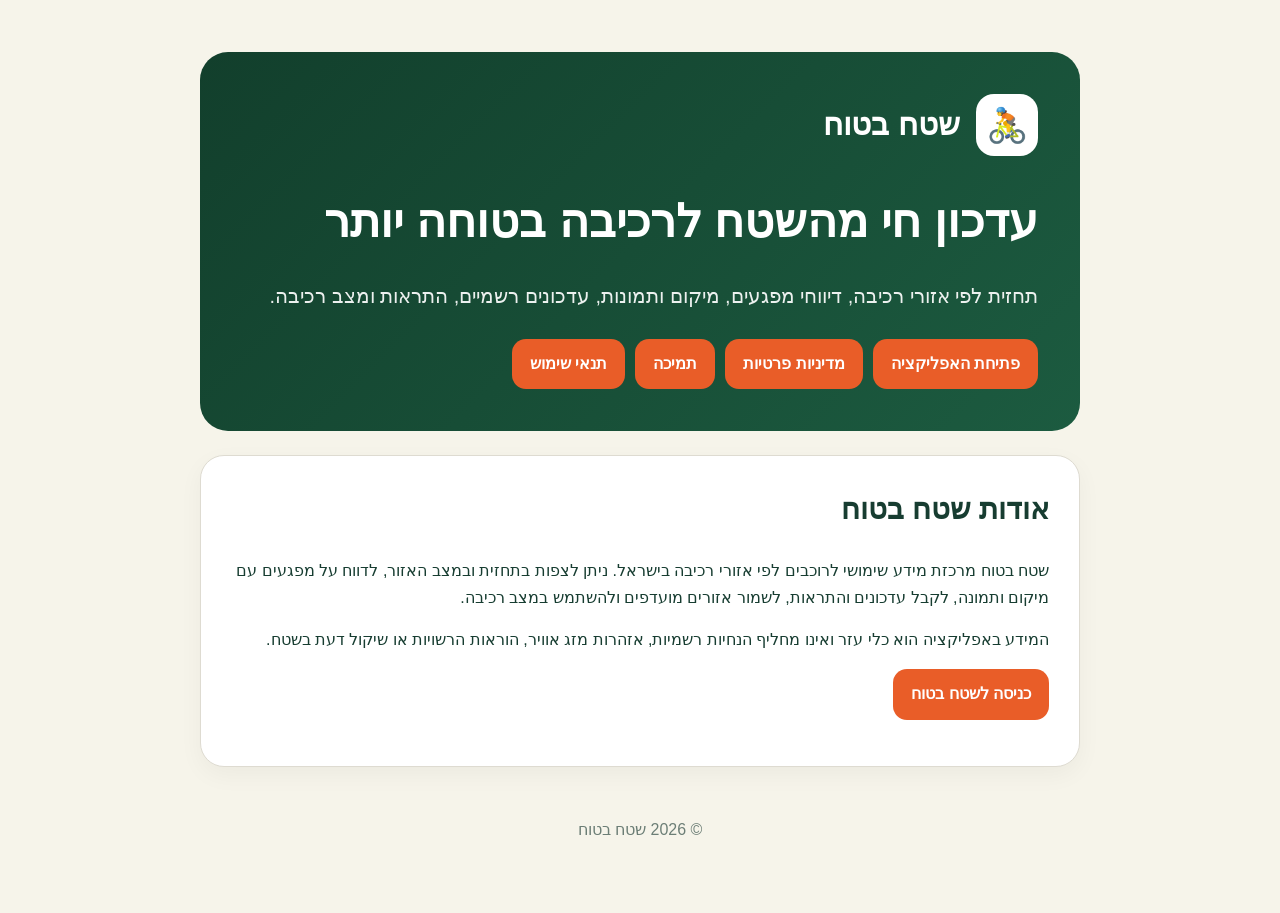
==== index.html @ ee51039d "Update public site for production domain and in-app support" ====
<!doctype html><html lang="he" dir="rtl"><head><meta charset="utf-8"><meta name="viewport" content="width=device-width,initial-scale=1"><title>שטח בטוח</title><meta name="description" content="האתר הרשמי, התמיכה ומדיניות הפרטיות של שטח בטוח."><link rel="stylesheet" href="style.css"></head><body><main class="wrap"><section class="hero"><div class="brand"><div class="mark">🚴</div><span>שטח בטוח</span></div><h1>עדכון חי מהשטח לרכיבה בטוחה יותר</h1><p>תחזית לפי אזורי רכיבה, דיווחי מפגעים, מיקום ותמונות, עדכונים רשמיים, התראות ומצב רכיבה.</p><div class="nav"><a href="https://shetachbatuach.com">פתיחת האפליקציה</a><a href="privacy.html">מדיניות פרטיות</a><a href="support.html">תמיכה</a><a href="terms.html">תנאי שימוש</a></div></section><section class="card"><h2>אודות שטח בטוח</h2><p>שטח בטוח מרכזת מידע שימושי לרוכבים לפי אזורי רכיבה בישראל. ניתן לצפות בתחזית ובמצב האזור, לדווח על מפגעים עם מיקום ותמונה, לקבל עדכונים והתראות, לשמור אזורים מועדפים ולהשתמש במצב רכיבה.</p><p>המידע באפליקציה הוא כלי עזר ואינו מחליף הנחיות רשמיות, אזהרות מזג אוויר, הוראות הרשויות או שיקול דעת בשטח.</p><p><a class="btn" href="https://shetachbatuach.com">כניסה לשטח בטוח</a></p></section><div class="footer">© 2026 שטח בטוח</div></main></body></html>
---- style.css ----
:root{--green:#123f2c;--green2:#1c5b40;--cream:#f6f4ea;--orange:#e95d28;--text:#173d31;--muted:#6c7e76}*{box-sizing:border-box}body,button,input,textarea,select,a{font-family:Arial,"Noto Sans Hebrew",Helvetica,sans-serif}body{margin:0;background:var(--cream);color:var(--text);line-height:1.65}.wrap{max-width:920px;margin:auto;padding:28px 20px 70px}.hero{background:linear-gradient(135deg,var(--green),var(--green2));color:#fff;border-radius:28px;padding:42px;margin:24px 0}.brand{display:flex;align-items:center;gap:16px;font-size:31px;font-weight:850}.mark{width:62px;height:62px;border-radius:18px;background:#fff;color:var(--green);display:grid;place-items:center;font-size:34px}.hero h1{font-size:46px;margin:28px 0 8px}.hero p{font-size:20px;opacity:.92}.nav{display:flex;gap:10px;flex-wrap:wrap;margin-top:26px}.nav a,.btn{display:inline-block;background:var(--orange);color:#fff;text-decoration:none;padding:12px 18px;border-radius:14px;font-weight:700}.card{background:#fff;border:1px solid #dedbd1;border-radius:24px;padding:30px;margin:20px 0;box-shadow:0 8px 24px #0000000b}.card h2{margin-top:0;font-size:29px}.card h3{margin-top:28px}.small{color:var(--muted);font-size:14px}.footer{text-align:center;color:var(--muted);padding-top:30px}a{color:#176d5e}@media(max-width:600px){.hero{padding:28px}.hero h1{font-size:36px}.card{padding:22px}}
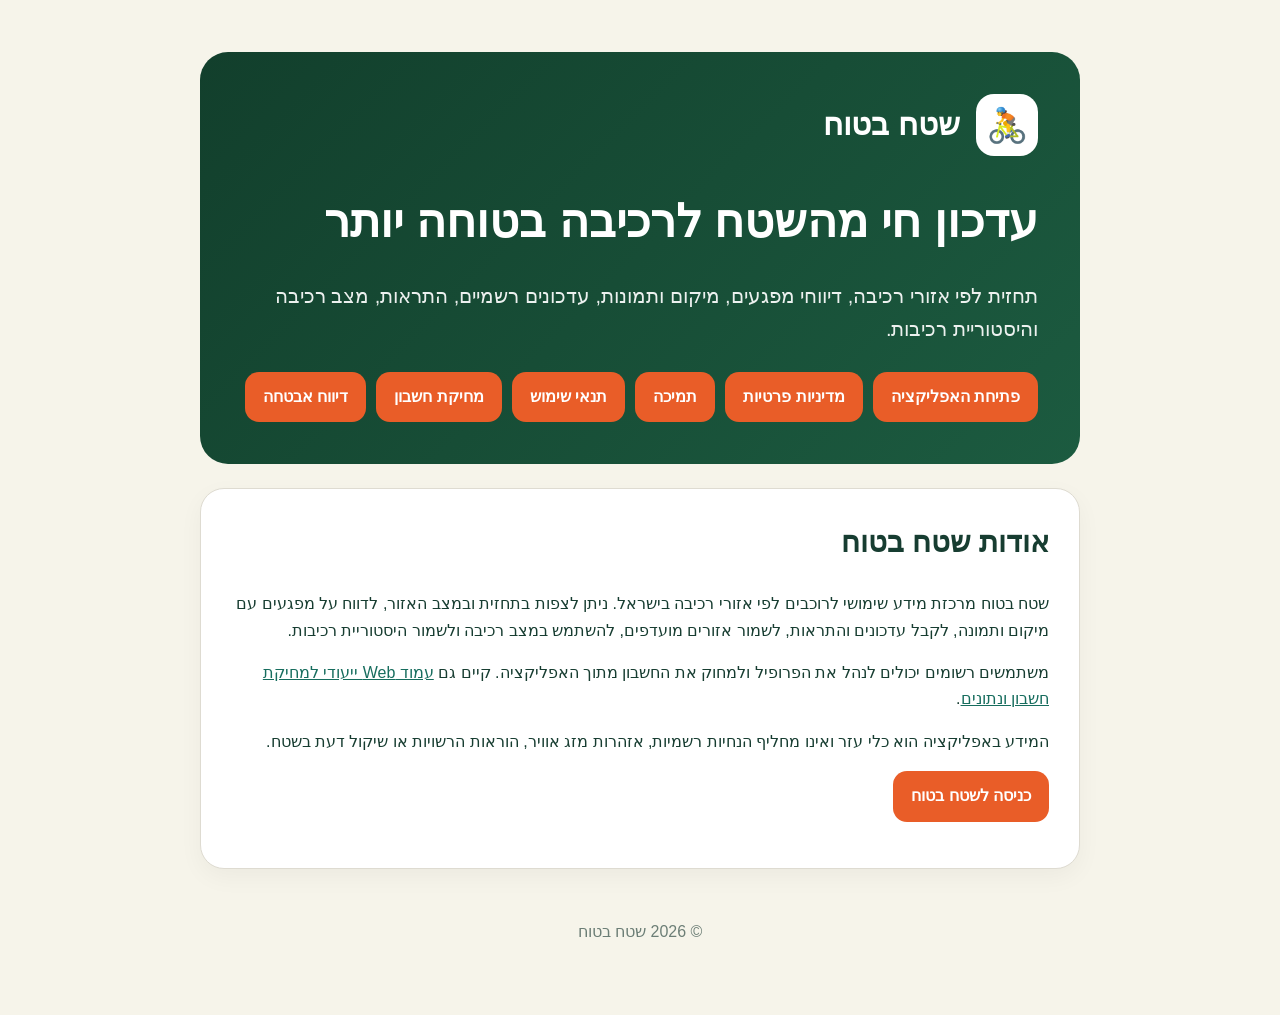
==== commit a24cf987: "Add account deletion and security links" ====
--- a/index.html
+++ b/index.html
@@ -1 +1 @@
-<!doctype html><html lang="he" dir="rtl"><head><meta charset="utf-8"><meta name="viewport" content="width=device-width,initial-scale=1"><title>שטח בטוח</title><meta name="description" content="האתר הרשמי, התמיכה ומדיניות הפרטיות של שטח בטוח."><link rel="stylesheet" href="style.css"></head><body><main class="wrap"><section class="hero"><div class="brand"><div class="mark">🚴</div><span>שטח בטוח</span></div><h1>עדכון חי מהשטח לרכיבה בטוחה יותר</h1><p>תחזית לפי אזורי רכיבה, דיווחי מפגעים, מיקום ותמונות, עדכונים רשמיים, התראות ומצב רכיבה.</p><div class="nav"><a href="https://shetachbatuach.com">פתיחת האפליקציה</a><a href="privacy.html">מדיניות פרטיות</a><a href="support.html">תמיכה</a><a href="terms.html">תנאי שימוש</a></div></section><section class="card"><h2>אודות שטח בטוח</h2><p>שטח בטוח מרכזת מידע שימושי לרוכבים לפי אזורי רכיבה בישראל. ניתן לצפות בתחזית ובמצב האזור, לדווח על מפגעים עם מיקום ותמונה, לקבל עדכונים והתראות, לשמור אזורים מועדפים ולהשתמש במצב רכיבה.</p><p>המידע באפליקציה הוא כלי עזר ואינו מחליף הנחיות רשמיות, אזהרות מזג אוויר, הוראות הרשויות או שיקול דעת בשטח.</p><p><a class="btn" href="https://shetachbatuach.com">כניסה לשטח בטוח</a></p></section><div class="footer">© 2026 שטח בטוח</div></main></body></html>+<!doctype html><html lang="he" dir="rtl"><head><meta charset="utf-8"><meta name="viewport" content="width=device-width,initial-scale=1"><title>שטח בטוח</title><meta name="description" content="האתר הרשמי, התמיכה, הפרטיות ומחיקת החשבון של שטח בטוח."><link rel="stylesheet" href="style.css"></head><body><main class="wrap"><section class="hero"><div class="brand"><div class="mark">🚴</div><span>שטח בטוח</span></div><h1>עדכון חי מהשטח לרכיבה בטוחה יותר</h1><p>תחזית לפי אזורי רכיבה, דיווחי מפגעים, מיקום ותמונות, עדכונים רשמיים, התראות, מצב רכיבה והיסטוריית רכיבות.</p><div class="nav"><a href="https://shetachbatuach.com">פתיחת האפליקציה</a><a href="privacy.html">מדיניות פרטיות</a><a href="support.html">תמיכה</a><a href="terms.html">תנאי שימוש</a><a href="account-deletion.html">מחיקת חשבון</a><a href="security.html">דיווח אבטחה</a></div></section><section class="card"><h2>אודות שטח בטוח</h2><p>שטח בטוח מרכזת מידע שימושי לרוכבים לפי אזורי רכיבה בישראל. ניתן לצפות בתחזית ובמצב האזור, לדווח על מפגעים עם מיקום ותמונה, לקבל עדכונים והתראות, לשמור אזורים מועדפים, להשתמש במצב רכיבה ולשמור היסטוריית רכיבות.</p><p>משתמשים רשומים יכולים לנהל את הפרופיל ולמחוק את החשבון מתוך האפליקציה. קיים גם <a href="account-deletion.html">עמוד Web ייעודי למחיקת חשבון ונתונים</a>.</p><p>המידע באפליקציה הוא כלי עזר ואינו מחליף הנחיות רשמיות, אזהרות מזג אוויר, הוראות הרשויות או שיקול דעת בשטח.</p><p><a class="btn" href="https://shetachbatuach.com">כניסה לשטח בטוח</a></p></section><div class="footer">© 2026 שטח בטוח</div></main></body></html>
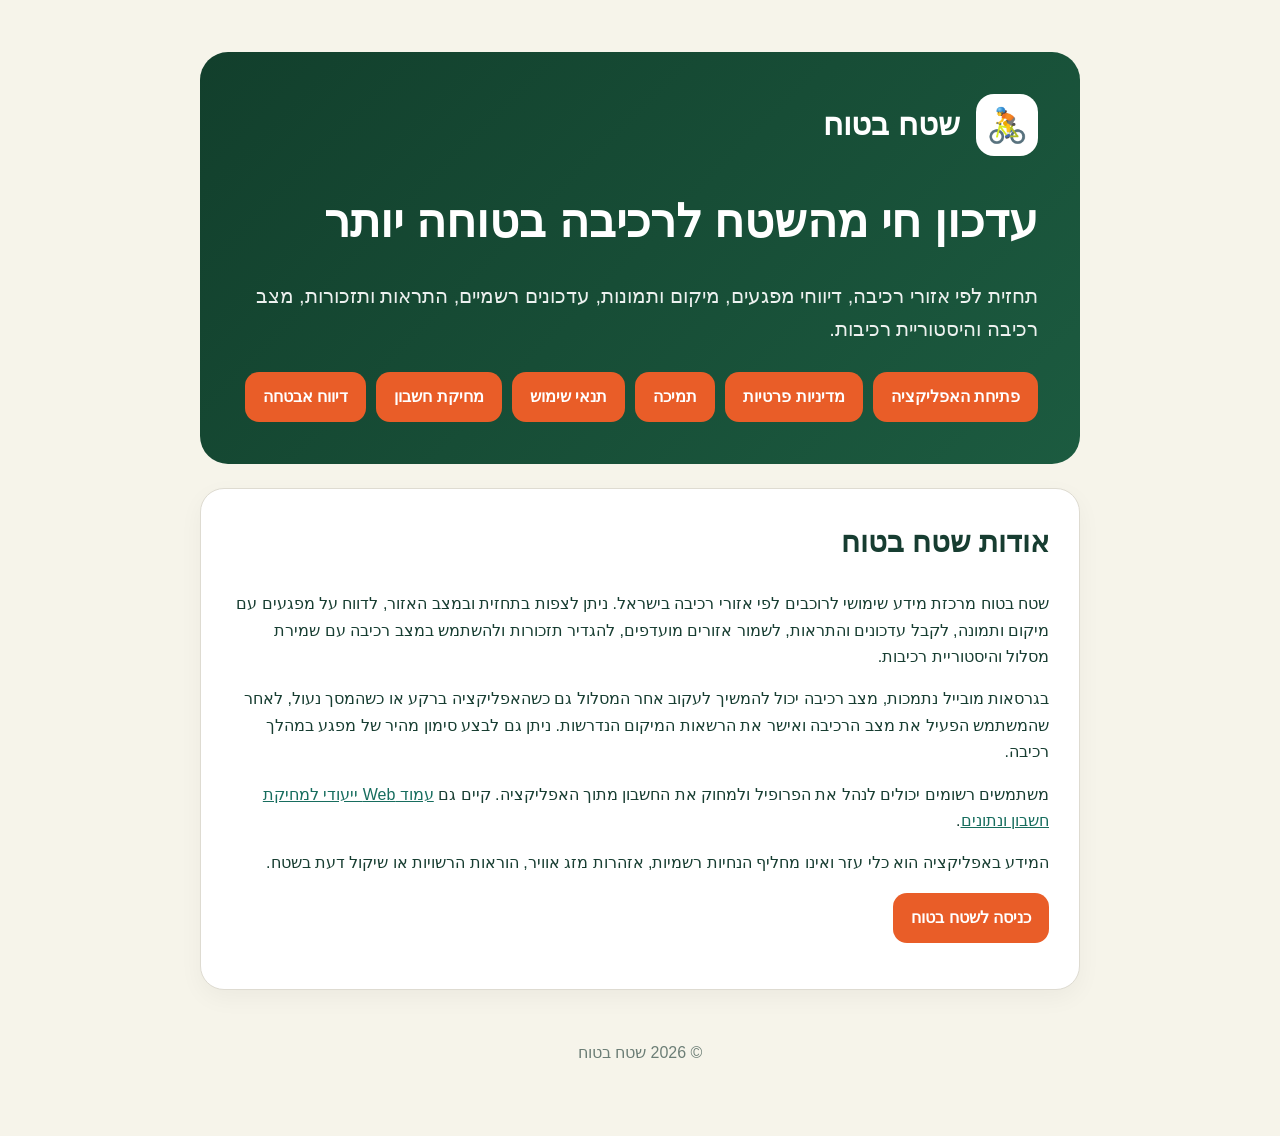
==== commit c02bc4f0: "Update public landing page for current ride and reminder features [skip ci]" ====
--- a/index.html
+++ b/index.html
@@ -1 +1 @@
-<!doctype html><html lang="he" dir="rtl"><head><meta charset="utf-8"><meta name="viewport" content="width=device-width,initial-scale=1"><title>שטח בטוח</title><meta name="description" content="האתר הרשמי, התמיכה, הפרטיות ומחיקת החשבון של שטח בטוח."><link rel="stylesheet" href="style.css"></head><body><main class="wrap"><section class="hero"><div class="brand"><div class="mark">🚴</div><span>שטח בטוח</span></div><h1>עדכון חי מהשטח לרכיבה בטוחה יותר</h1><p>תחזית לפי אזורי רכיבה, דיווחי מפגעים, מיקום ותמונות, עדכונים רשמיים, התראות, מצב רכיבה והיסטוריית רכיבות.</p><div class="nav"><a href="https://shetachbatuach.com">פתיחת האפליקציה</a><a href="privacy.html">מדיניות פרטיות</a><a href="support.html">תמיכה</a><a href="terms.html">תנאי שימוש</a><a href="account-deletion.html">מחיקת חשבון</a><a href="security.html">דיווח אבטחה</a></div></section><section class="card"><h2>אודות שטח בטוח</h2><p>שטח בטוח מרכזת מידע שימושי לרוכבים לפי אזורי רכיבה בישראל. ניתן לצפות בתחזית ובמצב האזור, לדווח על מפגעים עם מיקום ותמונה, לקבל עדכונים והתראות, לשמור אזורים מועדפים, להשתמש במצב רכיבה ולשמור היסטוריית רכיבות.</p><p>משתמשים רשומים יכולים לנהל את הפרופיל ולמחוק את החשבון מתוך האפליקציה. קיים גם <a href="account-deletion.html">עמוד Web ייעודי למחיקת חשבון ונתונים</a>.</p><p>המידע באפליקציה הוא כלי עזר ואינו מחליף הנחיות רשמיות, אזהרות מזג אוויר, הוראות הרשויות או שיקול דעת בשטח.</p><p><a class="btn" href="https://shetachbatuach.com">כניסה לשטח בטוח</a></p></section><div class="footer">© 2026 שטח בטוח</div></main></body></html>+<!doctype html><html lang="he" dir="rtl"><head><meta charset="utf-8"><meta name="viewport" content="width=device-width,initial-scale=1"><title>שטח בטוח</title><meta name="description" content="האתר הרשמי, התמיכה, הפרטיות ומחיקת החשבון של שטח בטוח."><link rel="stylesheet" href="style.css"></head><body><main class="wrap"><section class="hero"><div class="brand"><div class="mark">🚴</div><span>שטח בטוח</span></div><h1>עדכון חי מהשטח לרכיבה בטוחה יותר</h1><p>תחזית לפי אזורי רכיבה, דיווחי מפגעים, מיקום ותמונות, עדכונים רשמיים, התראות ותזכורות, מצב רכיבה והיסטוריית רכיבות.</p><div class="nav"><a href="https://shetachbatuach.com">פתיחת האפליקציה</a><a href="privacy.html">מדיניות פרטיות</a><a href="support.html">תמיכה</a><a href="terms.html">תנאי שימוש</a><a href="account-deletion.html">מחיקת חשבון</a><a href="security.html">דיווח אבטחה</a></div></section><section class="card"><h2>אודות שטח בטוח</h2><p>שטח בטוח מרכזת מידע שימושי לרוכבים לפי אזורי רכיבה בישראל. ניתן לצפות בתחזית ובמצב האזור, לדווח על מפגעים עם מיקום ותמונה, לקבל עדכונים והתראות, לשמור אזורים מועדפים, להגדיר תזכורות ולהשתמש במצב רכיבה עם שמירת מסלול והיסטוריית רכיבות.</p><p>בגרסאות מובייל נתמכות, מצב רכיבה יכול להמשיך לעקוב אחר המסלול גם כשהאפליקציה ברקע או כשהמסך נעול, לאחר שהמשתמש הפעיל את מצב הרכיבה ואישר את הרשאות המיקום הנדרשות. ניתן גם לבצע סימון מהיר של מפגע במהלך רכיבה.</p><p>משתמשים רשומים יכולים לנהל את הפרופיל ולמחוק את החשבון מתוך האפליקציה. קיים גם <a href="account-deletion.html">עמוד Web ייעודי למחיקת חשבון ונתונים</a>.</p><p>המידע באפליקציה הוא כלי עזר ואינו מחליף הנחיות רשמיות, אזהרות מזג אוויר, הוראות הרשויות או שיקול דעת בשטח.</p><p><a class="btn" href="https://shetachbatuach.com">כניסה לשטח בטוח</a></p></section><div class="footer">© 2026 שטח בטוח</div></main></body></html>
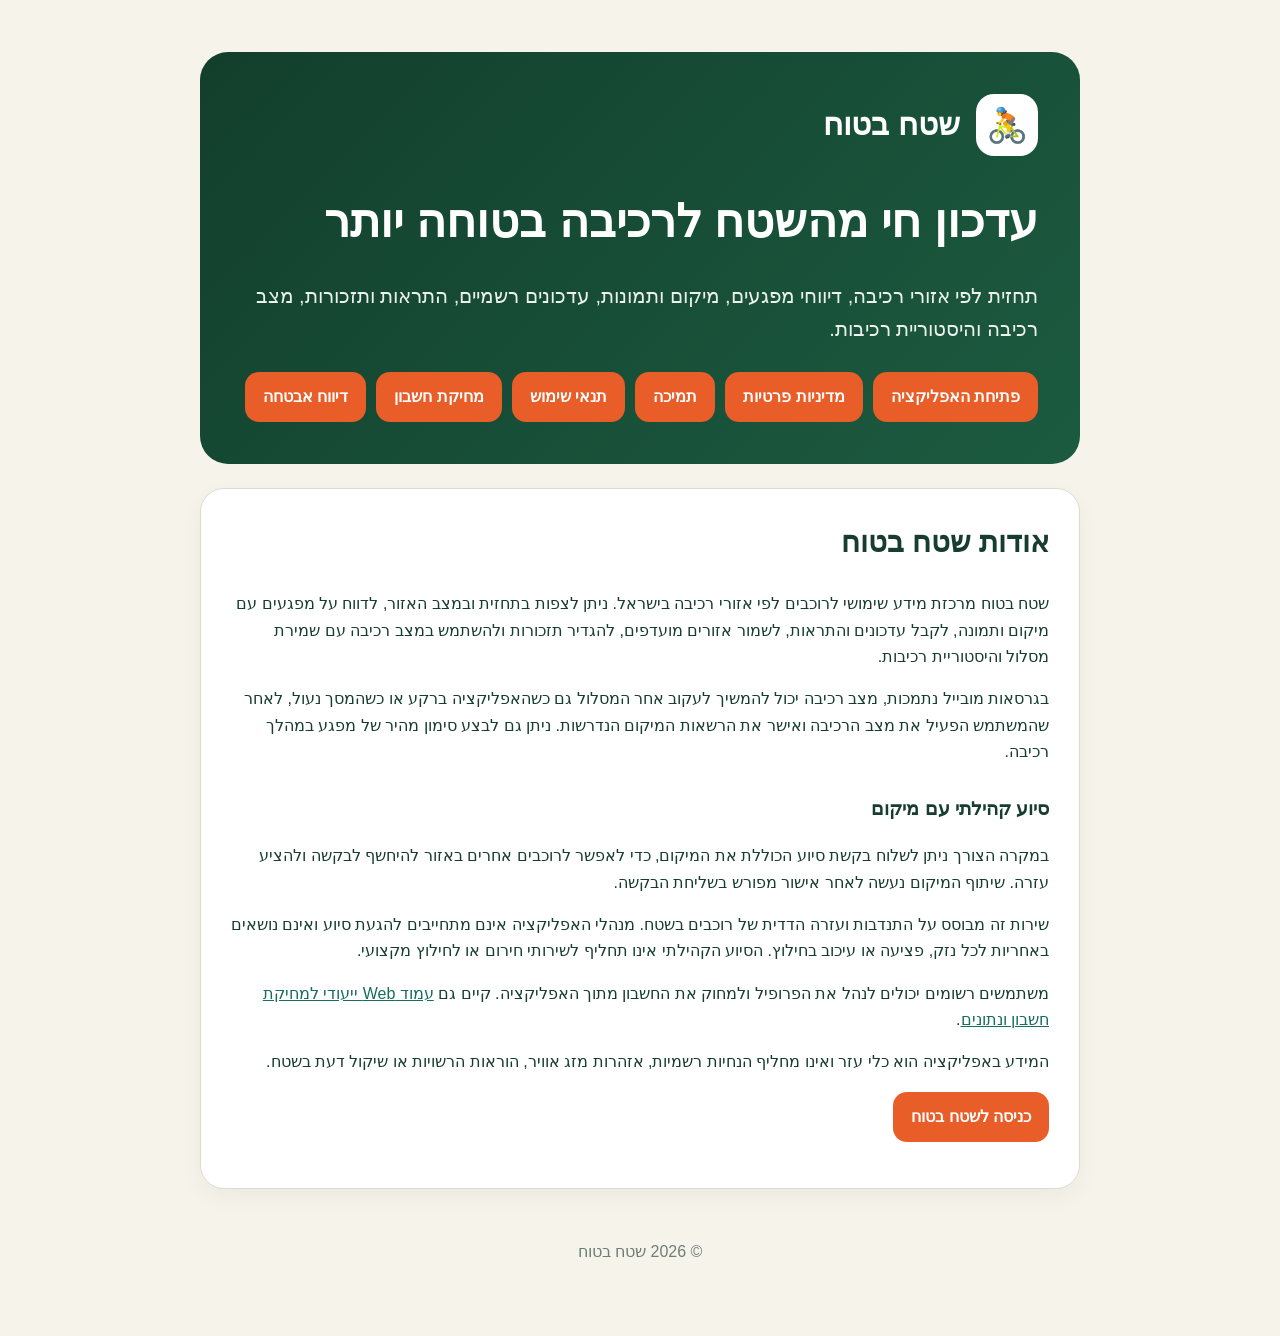
==== commit 27735beb: "Update public information for community assistance, Apple sign-in and ride UX" ====
--- a/index.html
+++ b/index.html
@@ -1 +1 @@
-<!doctype html><html lang="he" dir="rtl"><head><meta charset="utf-8"><meta name="viewport" content="width=device-width,initial-scale=1"><title>שטח בטוח</title><meta name="description" content="האתר הרשמי, התמיכה, הפרטיות ומחיקת החשבון של שטח בטוח."><link rel="stylesheet" href="style.css"></head><body><main class="wrap"><section class="hero"><div class="brand"><div class="mark">🚴</div><span>שטח בטוח</span></div><h1>עדכון חי מהשטח לרכיבה בטוחה יותר</h1><p>תחזית לפי אזורי רכיבה, דיווחי מפגעים, מיקום ותמונות, עדכונים רשמיים, התראות ותזכורות, מצב רכיבה והיסטוריית רכיבות.</p><div class="nav"><a href="https://shetachbatuach.com">פתיחת האפליקציה</a><a href="privacy.html">מדיניות פרטיות</a><a href="support.html">תמיכה</a><a href="terms.html">תנאי שימוש</a><a href="account-deletion.html">מחיקת חשבון</a><a href="security.html">דיווח אבטחה</a></div></section><section class="card"><h2>אודות שטח בטוח</h2><p>שטח בטוח מרכזת מידע שימושי לרוכבים לפי אזורי רכיבה בישראל. ניתן לצפות בתחזית ובמצב האזור, לדווח על מפגעים עם מיקום ותמונה, לקבל עדכונים והתראות, לשמור אזורים מועדפים, להגדיר תזכורות ולהשתמש במצב רכיבה עם שמירת מסלול והיסטוריית רכיבות.</p><p>בגרסאות מובייל נתמכות, מצב רכיבה יכול להמשיך לעקוב אחר המסלול גם כשהאפליקציה ברקע או כשהמסך נעול, לאחר שהמשתמש הפעיל את מצב הרכיבה ואישר את הרשאות המיקום הנדרשות. ניתן גם לבצע סימון מהיר של מפגע במהלך רכיבה.</p><p>משתמשים רשומים יכולים לנהל את הפרופיל ולמחוק את החשבון מתוך האפליקציה. קיים גם <a href="account-deletion.html">עמוד Web ייעודי למחיקת חשבון ונתונים</a>.</p><p>המידע באפליקציה הוא כלי עזר ואינו מחליף הנחיות רשמיות, אזהרות מזג אוויר, הוראות הרשויות או שיקול דעת בשטח.</p><p><a class="btn" href="https://shetachbatuach.com">כניסה לשטח בטוח</a></p></section><div class="footer">© 2026 שטח בטוח</div></main></body></html>+<!doctype html><html lang="he" dir="rtl"><head><meta charset="utf-8"><meta name="viewport" content="width=device-width,initial-scale=1"><title>שטח בטוח</title><meta name="description" content="האתר הרשמי, התמיכה, הפרטיות ומחיקת החשבון של שטח בטוח."><link rel="stylesheet" href="style.css"></head><body><main class="wrap"><section class="hero"><div class="brand"><div class="mark">🚴</div><span>שטח בטוח</span></div><h1>עדכון חי מהשטח לרכיבה בטוחה יותר</h1><p>תחזית לפי אזורי רכיבה, דיווחי מפגעים, מיקום ותמונות, עדכונים רשמיים, התראות ותזכורות, מצב רכיבה והיסטוריית רכיבות.</p><div class="nav"><a href="https://shetachbatuach.com">פתיחת האפליקציה</a><a href="privacy.html">מדיניות פרטיות</a><a href="support.html">תמיכה</a><a href="terms.html">תנאי שימוש</a><a href="account-deletion.html">מחיקת חשבון</a><a href="security.html">דיווח אבטחה</a></div></section><section class="card"><h2>אודות שטח בטוח</h2><p>שטח בטוח מרכזת מידע שימושי לרוכבים לפי אזורי רכיבה בישראל. ניתן לצפות בתחזית ובמצב האזור, לדווח על מפגעים עם מיקום ותמונה, לקבל עדכונים והתראות, לשמור אזורים מועדפים, להגדיר תזכורות ולהשתמש במצב רכיבה עם שמירת מסלול והיסטוריית רכיבות.</p><p>בגרסאות מובייל נתמכות, מצב רכיבה יכול להמשיך לעקוב אחר המסלול גם כשהאפליקציה ברקע או כשהמסך נעול, לאחר שהמשתמש הפעיל את מצב הרכיבה ואישר את הרשאות המיקום הנדרשות. ניתן גם לבצע סימון מהיר של מפגע במהלך רכיבה.</p><h3>סיוע קהילתי עם מיקום</h3><p>במקרה הצורך ניתן לשלוח בקשת סיוע הכוללת את המיקום, כדי לאפשר לרוכבים אחרים באזור להיחשף לבקשה ולהציע עזרה. שיתוף המיקום נעשה לאחר אישור מפורש בשליחת הבקשה.</p><p>שירות זה מבוסס על התנדבות ועזרה הדדית של רוכבים בשטח. מנהלי האפליקציה אינם מתחייבים להגעת סיוע ואינם נושאים באחריות לכל נזק, פציעה או עיכוב בחילוץ. הסיוע הקהילתי אינו תחליף לשירותי חירום או לחילוץ מקצועי.</p><p>משתמשים רשומים יכולים לנהל את הפרופיל ולמחוק את החשבון מתוך האפליקציה. קיים גם <a href="account-deletion.html">עמוד Web ייעודי למחיקת חשבון ונתונים</a>.</p><p>המידע באפליקציה הוא כלי עזר ואינו מחליף הנחיות רשמיות, אזהרות מזג אוויר, הוראות הרשויות או שיקול דעת בשטח.</p><p><a class="btn" href="https://shetachbatuach.com">כניסה לשטח בטוח</a></p></section><div class="footer">© 2026 שטח בטוח</div></main></body></html>
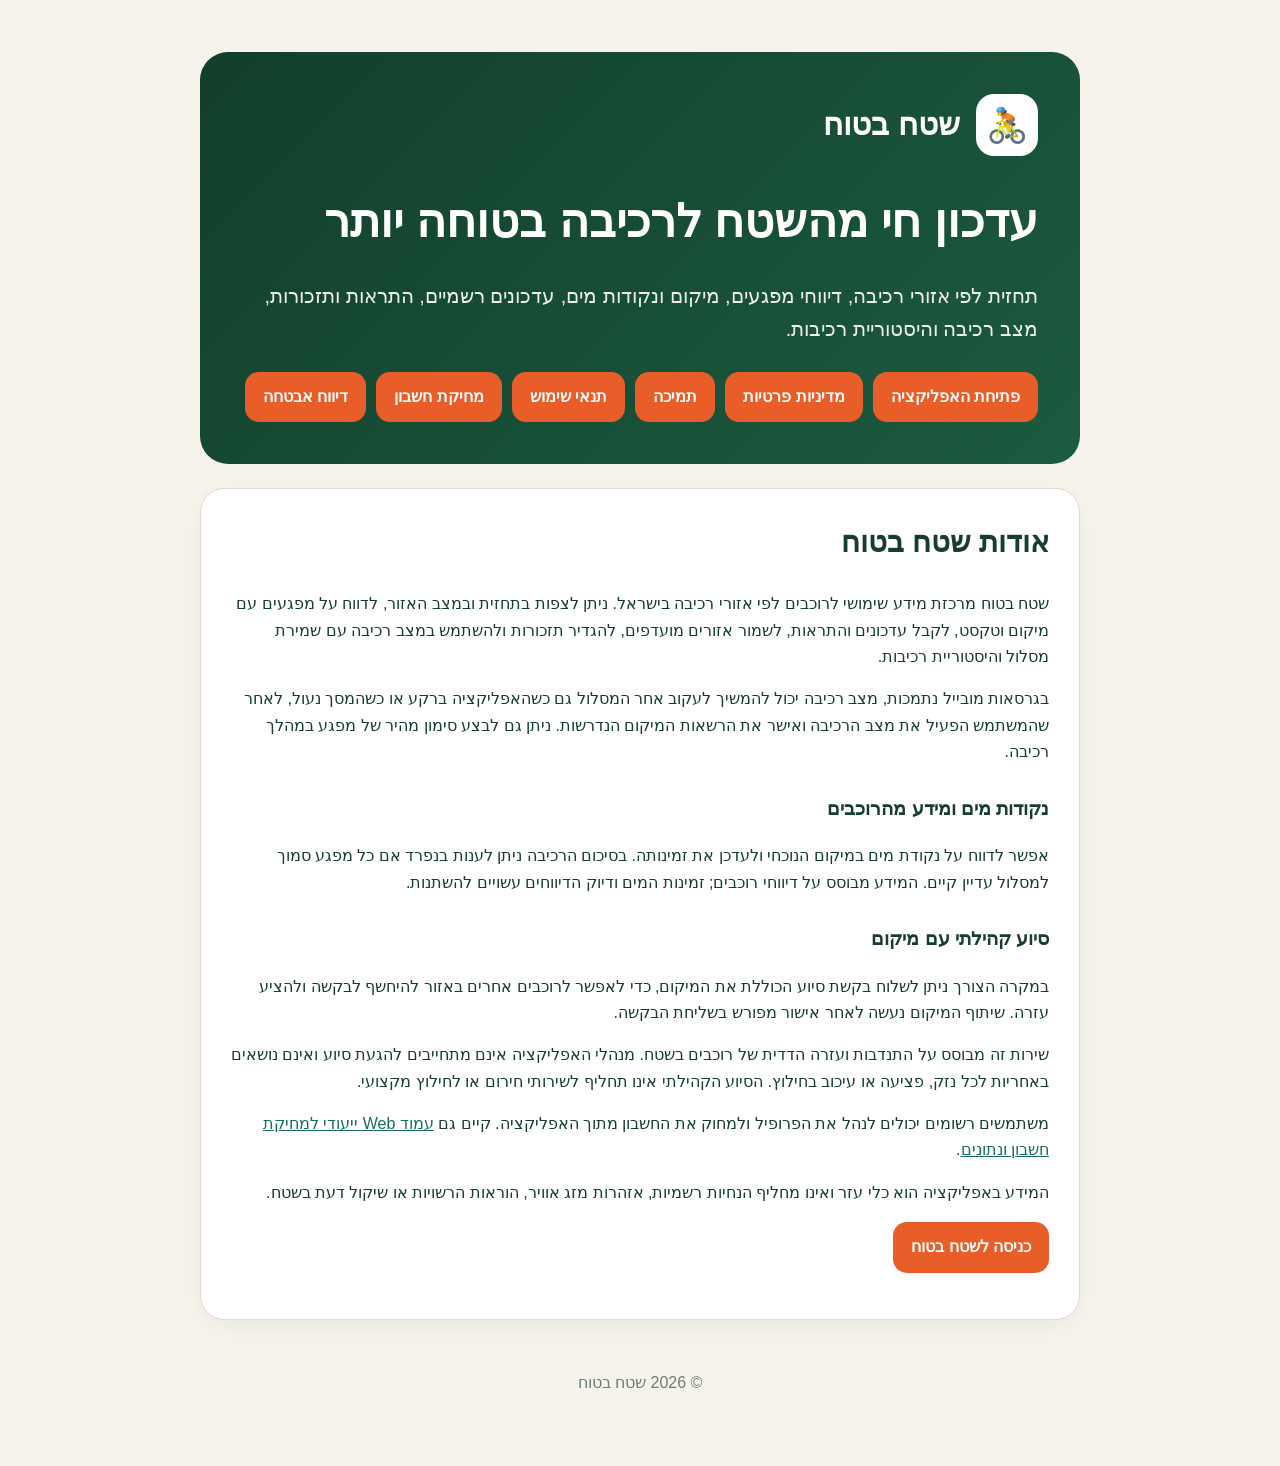
==== commit 3e4fe432: "Update public feature and support pages for rider water points" ====
--- a/index.html
+++ b/index.html
@@ -1 +1 @@
-<!doctype html><html lang="he" dir="rtl"><head><meta charset="utf-8"><meta name="viewport" content="width=device-width,initial-scale=1"><title>שטח בטוח</title><meta name="description" content="האתר הרשמי, התמיכה, הפרטיות ומחיקת החשבון של שטח בטוח."><link rel="stylesheet" href="style.css"></head><body><main class="wrap"><section class="hero"><div class="brand"><div class="mark">🚴</div><span>שטח בטוח</span></div><h1>עדכון חי מהשטח לרכיבה בטוחה יותר</h1><p>תחזית לפי אזורי רכיבה, דיווחי מפגעים, מיקום ותמונות, עדכונים רשמיים, התראות ותזכורות, מצב רכיבה והיסטוריית רכיבות.</p><div class="nav"><a href="https://shetachbatuach.com">פתיחת האפליקציה</a><a href="privacy.html">מדיניות פרטיות</a><a href="support.html">תמיכה</a><a href="terms.html">תנאי שימוש</a><a href="account-deletion.html">מחיקת חשבון</a><a href="security.html">דיווח אבטחה</a></div></section><section class="card"><h2>אודות שטח בטוח</h2><p>שטח בטוח מרכזת מידע שימושי לרוכבים לפי אזורי רכיבה בישראל. ניתן לצפות בתחזית ובמצב האזור, לדווח על מפגעים עם מיקום ותמונה, לקבל עדכונים והתראות, לשמור אזורים מועדפים, להגדיר תזכורות ולהשתמש במצב רכיבה עם שמירת מסלול והיסטוריית רכיבות.</p><p>בגרסאות מובייל נתמכות, מצב רכיבה יכול להמשיך לעקוב אחר המסלול גם כשהאפליקציה ברקע או כשהמסך נעול, לאחר שהמשתמש הפעיל את מצב הרכיבה ואישר את הרשאות המיקום הנדרשות. ניתן גם לבצע סימון מהיר של מפגע במהלך רכיבה.</p><h3>סיוע קהילתי עם מיקום</h3><p>במקרה הצורך ניתן לשלוח בקשת סיוע הכוללת את המיקום, כדי לאפשר לרוכבים אחרים באזור להיחשף לבקשה ולהציע עזרה. שיתוף המיקום נעשה לאחר אישור מפורש בשליחת הבקשה.</p><p>שירות זה מבוסס על התנדבות ועזרה הדדית של רוכבים בשטח. מנהלי האפליקציה אינם מתחייבים להגעת סיוע ואינם נושאים באחריות לכל נזק, פציעה או עיכוב בחילוץ. הסיוע הקהילתי אינו תחליף לשירותי חירום או לחילוץ מקצועי.</p><p>משתמשים רשומים יכולים לנהל את הפרופיל ולמחוק את החשבון מתוך האפליקציה. קיים גם <a href="account-deletion.html">עמוד Web ייעודי למחיקת חשבון ונתונים</a>.</p><p>המידע באפליקציה הוא כלי עזר ואינו מחליף הנחיות רשמיות, אזהרות מזג אוויר, הוראות הרשויות או שיקול דעת בשטח.</p><p><a class="btn" href="https://shetachbatuach.com">כניסה לשטח בטוח</a></p></section><div class="footer">© 2026 שטח בטוח</div></main></body></html>+<!doctype html><html lang="he" dir="rtl"><head><meta charset="utf-8"><meta name="viewport" content="width=device-width,initial-scale=1"><title>שטח בטוח</title><meta name="description" content="האתר הרשמי, התמיכה, הפרטיות ומחיקת החשבון של שטח בטוח."><link rel="stylesheet" href="style.css"></head><body><main class="wrap"><section class="hero"><div class="brand"><div class="mark">🚴</div><span>שטח בטוח</span></div><h1>עדכון חי מהשטח לרכיבה בטוחה יותר</h1><p>תחזית לפי אזורי רכיבה, דיווחי מפגעים, מיקום ונקודות מים, עדכונים רשמיים, התראות ותזכורות, מצב רכיבה והיסטוריית רכיבות.</p><div class="nav"><a href="https://shetachbatuach.com">פתיחת האפליקציה</a><a href="privacy.html">מדיניות פרטיות</a><a href="support.html">תמיכה</a><a href="terms.html">תנאי שימוש</a><a href="account-deletion.html">מחיקת חשבון</a><a href="security.html">דיווח אבטחה</a></div></section><section class="card"><h2>אודות שטח בטוח</h2><p>שטח בטוח מרכזת מידע שימושי לרוכבים לפי אזורי רכיבה בישראל. ניתן לצפות בתחזית ובמצב האזור, לדווח על מפגעים עם מיקום וטקסט, לקבל עדכונים והתראות, לשמור אזורים מועדפים, להגדיר תזכורות ולהשתמש במצב רכיבה עם שמירת מסלול והיסטוריית רכיבות.</p><p>בגרסאות מובייל נתמכות, מצב רכיבה יכול להמשיך לעקוב אחר המסלול גם כשהאפליקציה ברקע או כשהמסך נעול, לאחר שהמשתמש הפעיל את מצב הרכיבה ואישר את הרשאות המיקום הנדרשות. ניתן גם לבצע סימון מהיר של מפגע במהלך רכיבה.</p><h3>נקודות מים ומידע מהרוכבים</h3><p>אפשר לדווח על נקודת מים במיקום הנוכחי ולעדכן את זמינותה. בסיכום הרכיבה ניתן לענות בנפרד אם כל מפגע סמוך למסלול עדיין קיים. המידע מבוסס על דיווחי רוכבים; זמינות המים ודיוק הדיווחים עשויים להשתנות.</p><h3>סיוע קהילתי עם מיקום</h3><p>במקרה הצורך ניתן לשלוח בקשת סיוע הכוללת את המיקום, כדי לאפשר לרוכבים אחרים באזור להיחשף לבקשה ולהציע עזרה. שיתוף המיקום נעשה לאחר אישור מפורש בשליחת הבקשה.</p><p>שירות זה מבוסס על התנדבות ועזרה הדדית של רוכבים בשטח. מנהלי האפליקציה אינם מתחייבים להגעת סיוע ואינם נושאים באחריות לכל נזק, פציעה או עיכוב בחילוץ. הסיוע הקהילתי אינו תחליף לשירותי חירום או לחילוץ מקצועי.</p><p>משתמשים רשומים יכולים לנהל את הפרופיל ולמחוק את החשבון מתוך האפליקציה. קיים גם <a href="account-deletion.html">עמוד Web ייעודי למחיקת חשבון ונתונים</a>.</p><p>המידע באפליקציה הוא כלי עזר ואינו מחליף הנחיות רשמיות, אזהרות מזג אוויר, הוראות הרשויות או שיקול דעת בשטח.</p><p><a class="btn" href="https://shetachbatuach.com">כניסה לשטח בטוח</a></p></section><div class="footer">© 2026 שטח בטוח</div></main></body></html>
